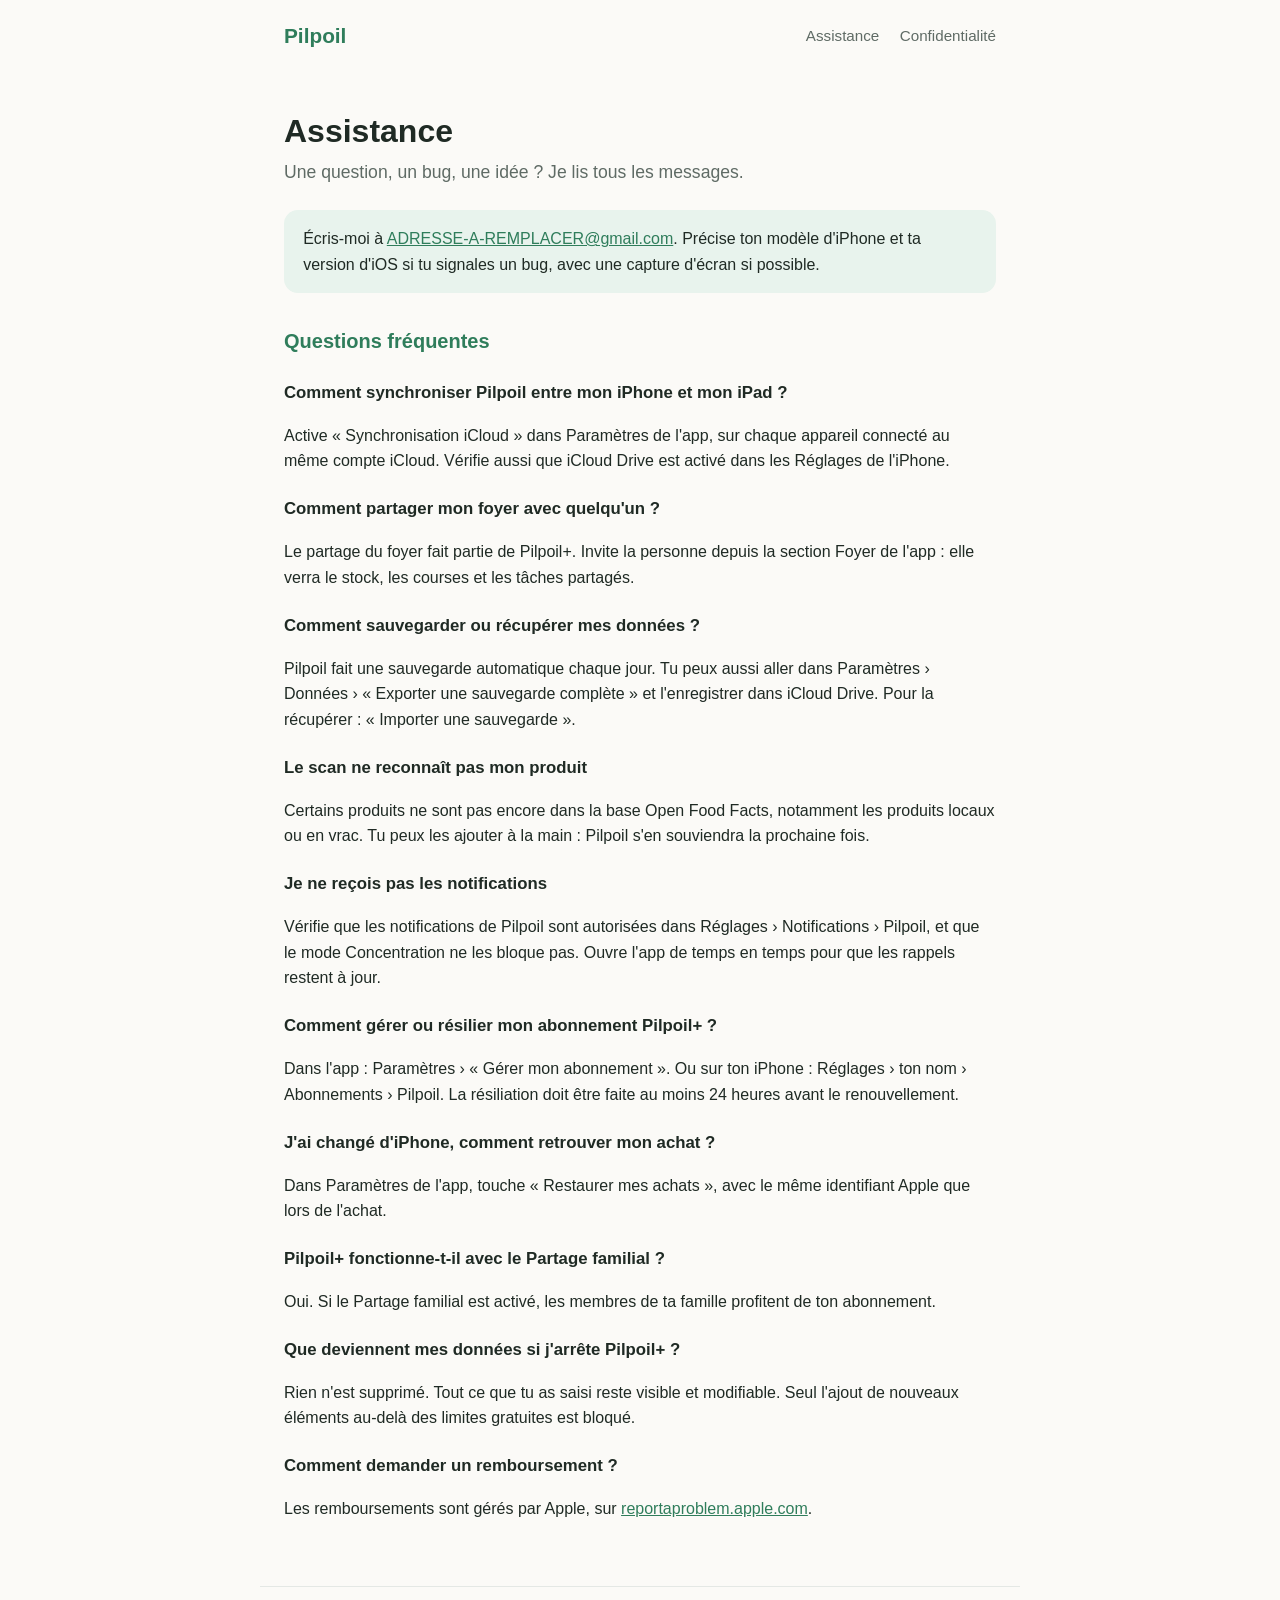
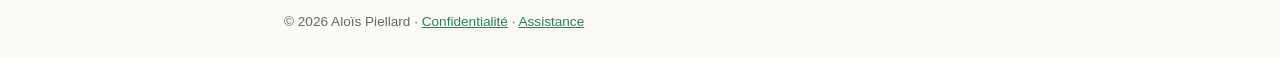
==== assistance.html @ b3ae12a3 "Add files via upload" ====
<!DOCTYPE html>
<html lang="fr">
<head>
  <meta charset="utf-8">
  <meta name="viewport" content="width=device-width, initial-scale=1">
  <title>Assistance — Pilpoil</title>
  <link rel="stylesheet" href="style.css">
</head>
<body>
  <header>
    <a class="logo" href="index.html">Pilpoil</a>
    <nav>
      <a href="assistance.html">Assistance</a>
      <a href="confidentialite.html">Confidentialité</a>
    </nav>
  </header>
  <main>
    <h1>Assistance</h1>
    <p class="sous-titre">Une question, un bug, une idée ? Je lis tous les messages.</p>

    <div class="encadre">
      Écris-moi à <a href="mailto:ADRESSE-A-REMPLACER@gmail.com">ADRESSE-A-REMPLACER@gmail.com</a>. Précise ton modèle d'iPhone et ta version d'iOS si tu signales un bug, avec une capture d'écran si possible.
    </div>

    <h2>Questions fréquentes</h2>

    <h3>Comment synchroniser Pilpoil entre mon iPhone et mon iPad ?</h3>
    <p>Active « Synchronisation iCloud » dans Paramètres de l'app, sur chaque appareil connecté au même compte iCloud. Vérifie aussi que iCloud Drive est activé dans les Réglages de l'iPhone.</p>

    <h3>Comment partager mon foyer avec quelqu'un ?</h3>
    <p>Le partage du foyer fait partie de Pilpoil+. Invite la personne depuis la section Foyer de l'app : elle verra le stock, les courses et les tâches partagés.</p>

    <h3>Comment sauvegarder ou récupérer mes données ?</h3>
    <p>Pilpoil fait une sauvegarde automatique chaque jour. Tu peux aussi aller dans Paramètres › Données › « Exporter une sauvegarde complète » et l'enregistrer dans iCloud Drive. Pour la récupérer : « Importer une sauvegarde ».</p>

    <h3>Le scan ne reconnaît pas mon produit</h3>
    <p>Certains produits ne sont pas encore dans la base Open Food Facts, notamment les produits locaux ou en vrac. Tu peux les ajouter à la main : Pilpoil s'en souviendra la prochaine fois.</p>

    <h3>Je ne reçois pas les notifications</h3>
    <p>Vérifie que les notifications de Pilpoil sont autorisées dans Réglages › Notifications › Pilpoil, et que le mode Concentration ne les bloque pas. Ouvre l'app de temps en temps pour que les rappels restent à jour.</p>

    <h3>Comment gérer ou résilier mon abonnement Pilpoil+ ?</h3>
    <p>Dans l'app : Paramètres › « Gérer mon abonnement ». Ou sur ton iPhone : Réglages › ton nom › Abonnements › Pilpoil. La résiliation doit être faite au moins 24 heures avant le renouvellement.</p>

    <h3>J'ai changé d'iPhone, comment retrouver mon achat ?</h3>
    <p>Dans Paramètres de l'app, touche « Restaurer mes achats », avec le même identifiant Apple que lors de l'achat.</p>

    <h3>Pilpoil+ fonctionne-t-il avec le Partage familial ?</h3>
    <p>Oui. Si le Partage familial est activé, les membres de ta famille profitent de ton abonnement.</p>

    <h3>Que deviennent mes données si j'arrête Pilpoil+ ?</h3>
    <p>Rien n'est supprimé. Tout ce que tu as saisi reste visible et modifiable. Seul l'ajout de nouveaux éléments au-delà des limites gratuites est bloqué.</p>

    <h3>Comment demander un remboursement ?</h3>
    <p>Les remboursements sont gérés par Apple, sur <a href="https://reportaproblem.apple.com" target="_blank" rel="noopener">reportaproblem.apple.com</a>.</p>
  </main>
  <footer>
    © 2026 Aloïs Piellard · <a href="confidentialite.html">Confidentialité</a> · <a href="assistance.html">Assistance</a>
  </footer>
</body>
</html>
---- style.css ----
:root {
  --vert: #2f7d5b;
  --vert-clair: #e8f3ed;
  --texte: #1f2a24;
  --gris: #5f6b65;
  --fond: #fbfaf7;
}
* { box-sizing: border-box; }
body {
  margin: 0;
  font-family: -apple-system, BlinkMacSystemFont, "SF Pro Text", "Segoe UI", Roboto, sans-serif;
  color: var(--texte);
  background: var(--fond);
  line-height: 1.6;
}
header {
  padding: 1.2rem 1.5rem;
  display: flex;
  justify-content: space-between;
  align-items: center;
  max-width: 760px;
  margin: 0 auto;
}
header a.logo { font-weight: 700; font-size: 1.3rem; color: var(--vert); text-decoration: none; }
nav a { color: var(--gris); text-decoration: none; margin-left: 1rem; font-size: .95rem; }
nav a:hover { color: var(--vert); }
main { max-width: 760px; margin: 0 auto; padding: 1rem 1.5rem 3rem; }
h1 { font-size: 2rem; line-height: 1.2; margin: 1.5rem 0 .5rem; }
h2 { font-size: 1.25rem; margin-top: 2rem; color: var(--vert); }
h3 { font-size: 1.05rem; margin: 1.4rem 0 .3rem; }
p, li { color: var(--texte); }
.sous-titre { color: var(--gris); font-size: 1.1rem; margin-top: 0; }
.date { color: var(--gris); font-size: .9rem; }
.cartes { display: grid; grid-template-columns: repeat(auto-fit, minmax(200px, 1fr)); gap: 1rem; margin: 2rem 0; }
.carte { background: #fff; border: 1px solid #e4e8e5; border-radius: 14px; padding: 1.2rem; }
.carte h3 { margin-top: 0; }
.encadre { background: var(--vert-clair); border-radius: 14px; padding: 1rem 1.2rem; margin: 1.5rem 0; }
a { color: var(--vert); }
footer { max-width: 760px; margin: 0 auto; padding: 1.5rem; color: var(--gris); font-size: .85rem; border-top: 1px solid #e4e8e5; }
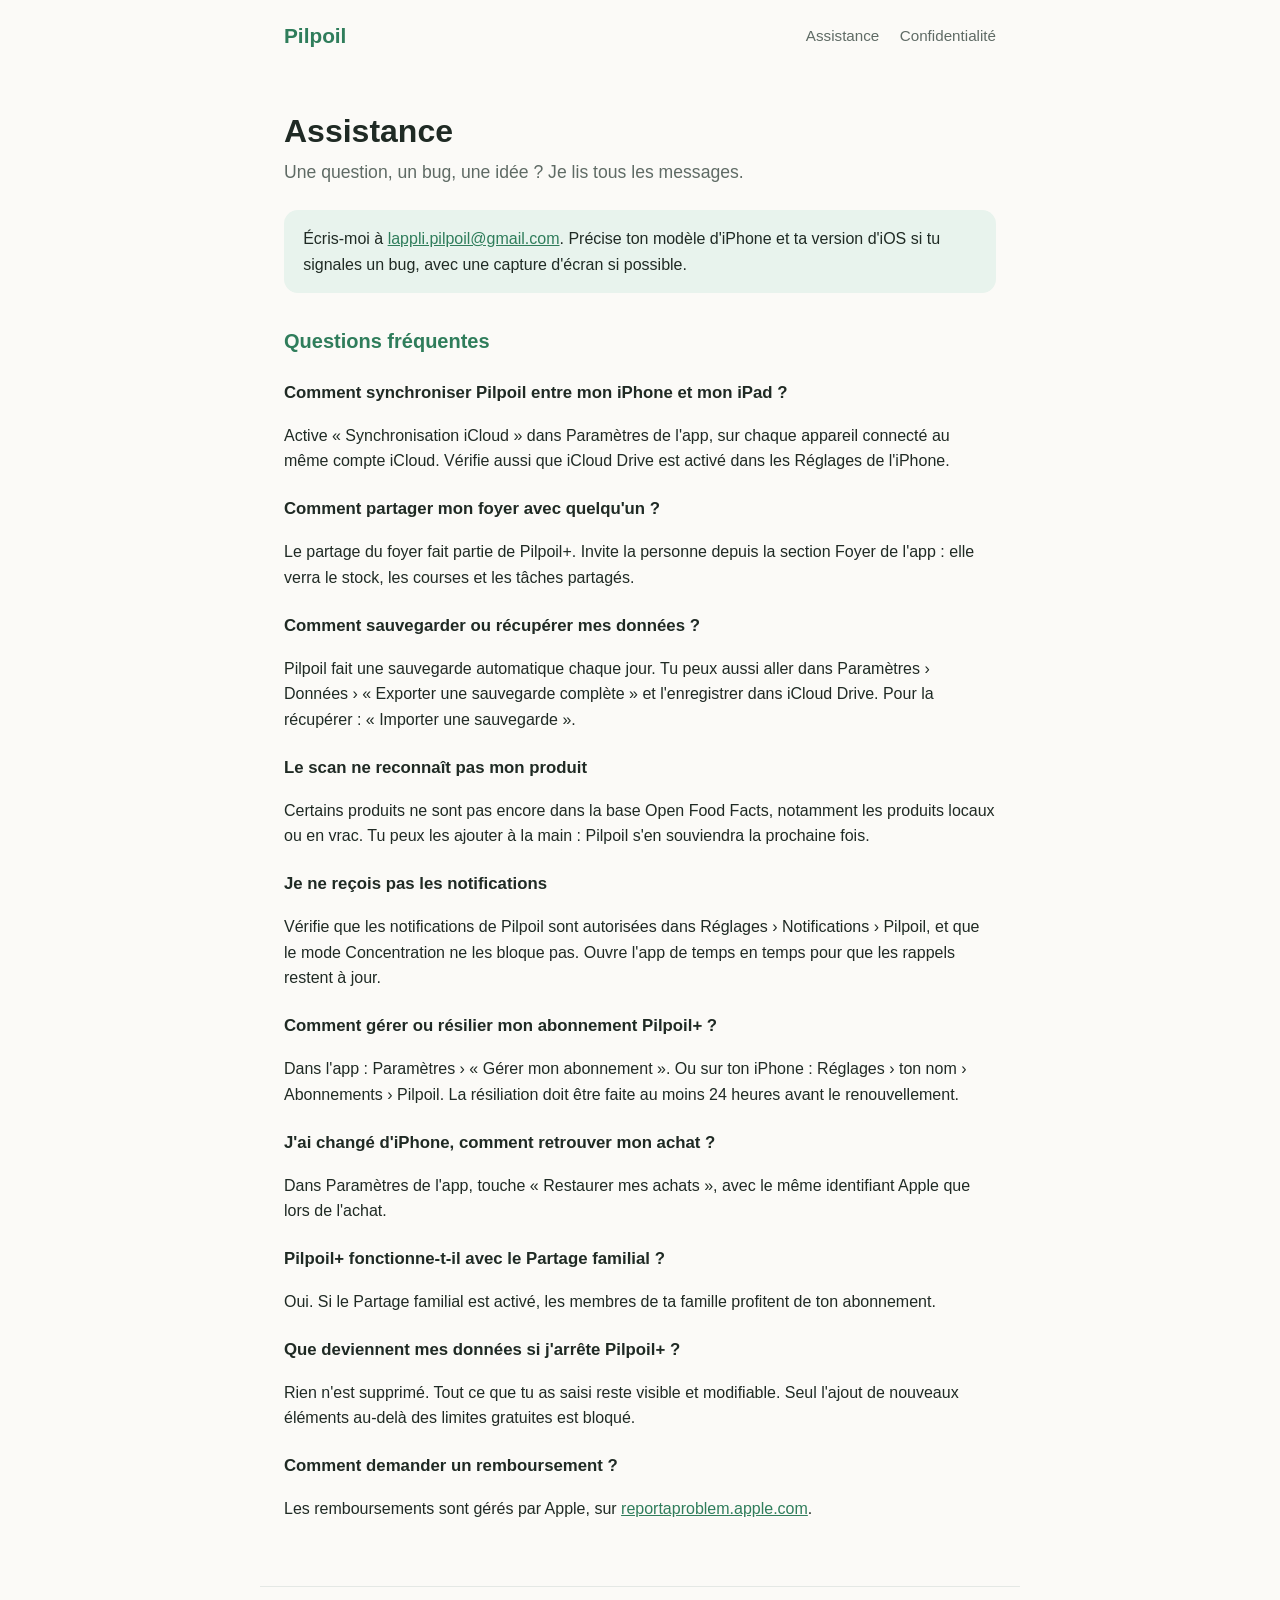
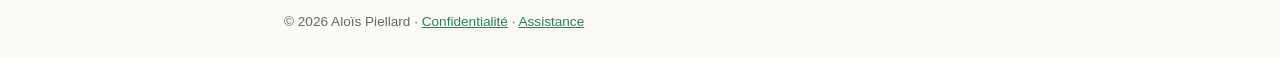
==== commit abc24f85: "Update assistance.html" ====
--- a/assistance.html
+++ b/assistance.html
@@ -19,7 +19,7 @@
     <p class="sous-titre">Une question, un bug, une idée ? Je lis tous les messages.</p>
 
     <div class="encadre">
-      Écris-moi à <a href="mailto:ADRESSE-A-REMPLACER@gmail.com">ADRESSE-A-REMPLACER@gmail.com</a>. Précise ton modèle d'iPhone et ta version d'iOS si tu signales un bug, avec une capture d'écran si possible.
+      Écris-moi à <a href="mailto:lappli.pilpoil@gmail.com">lappli.pilpoil@gmail.com</a>. Précise ton modèle d'iPhone et ta version d'iOS si tu signales un bug, avec une capture d'écran si possible.
     </div>
 
     <h2>Questions fréquentes</h2>
